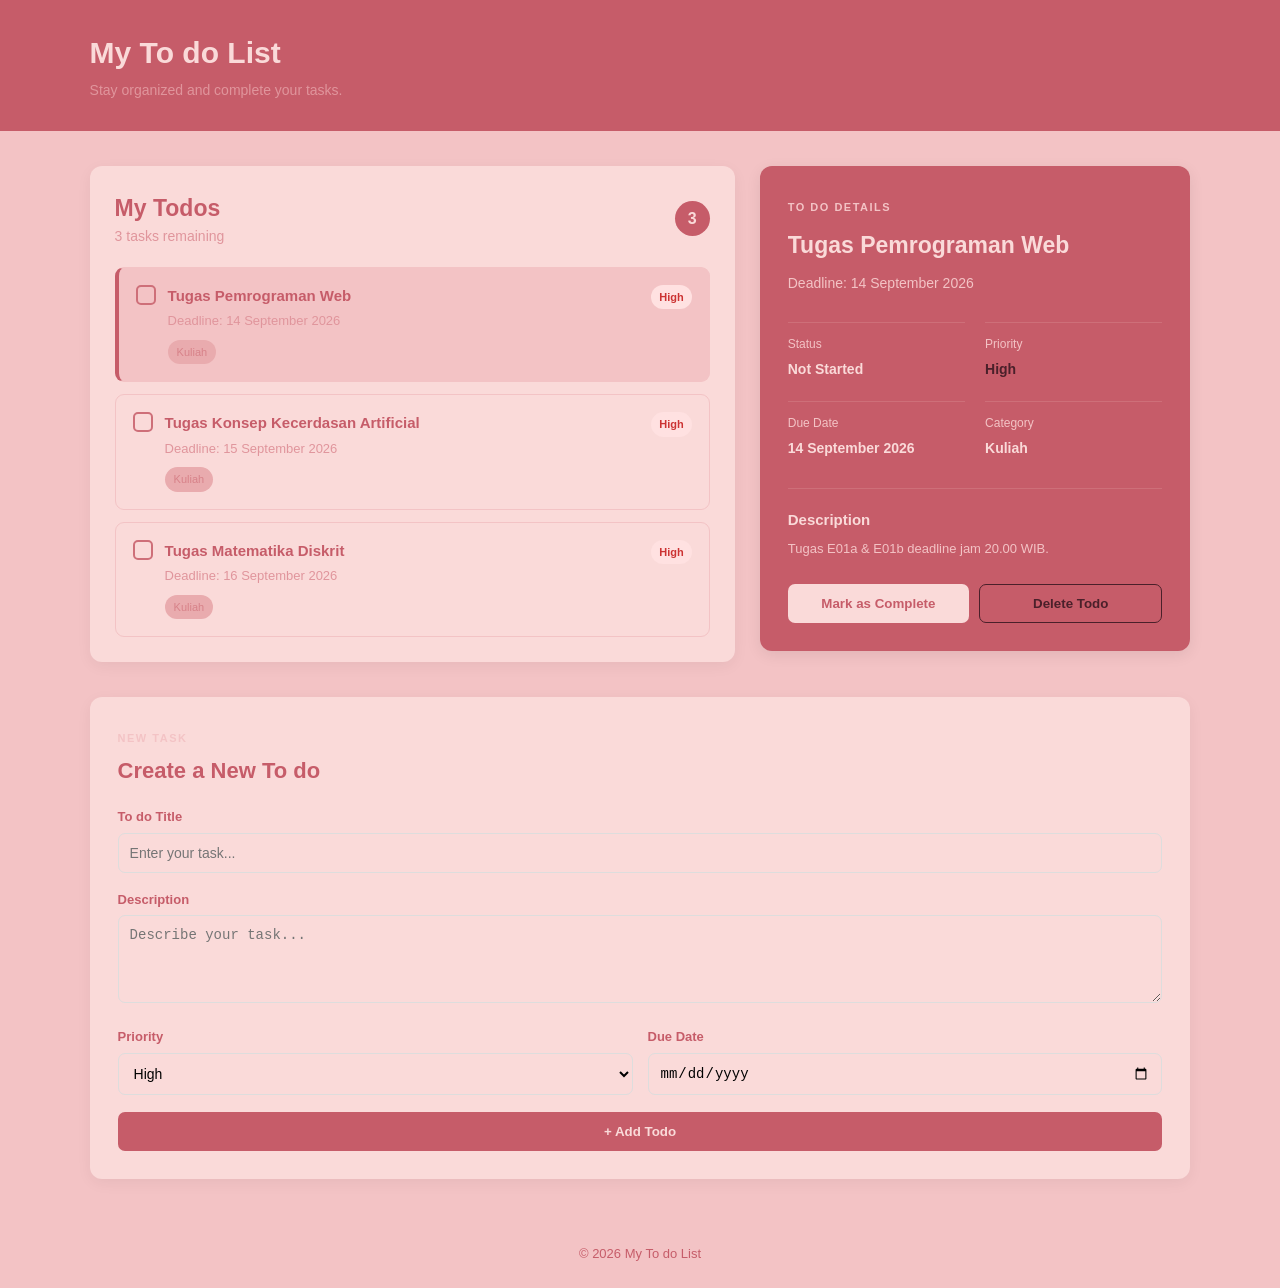
==== index.html @ 072dbfb6 "Add files via upload" ====
<!DOCTYPE html>
<html lang="en">

<head>
    <meta charset="UTF-8">
    <meta name="viewport" content="width=device-width, initial-scale=1.0">

    <title>My To do List</title>

    <link rel="stylesheet" href="style.css">
</head>

<body>

    <header class="header">
        <div class="header-content">
            <h1>My To do List</h1>
            <p>Stay organized and complete your tasks.</p>
        </div>
    </header>

    <main class="container">

        <section class="todo-panel">

            <div class="panel-header">
                <div>
                    <h2>My Todos</h2>
                    <p>3 tasks remaining</p>
                </div>

                <span class="todo-count">3</span>
            </div>

            <div class="todo-list">

                <article class="todo-item active">

                    <div class="checkbox"></div>

                    <div class="todo-content">
                        <h3>Tugas Pemrograman Web</h3>

                        <p>
                            Deadline: 14 September 2026
                        </p>

                        <span class="tag">Kuliah</span>
                    </div>

                    <span class="priority high">
                        High
                    </span>

                </article>

                <article class="todo-item">

                    <div class="checkbox"></div>

                    <div class="todo-content">
                        <h3>
                            Tugas Konsep Kecerdasan Artificial
                        </h3>

                        <p>
                            Deadline: 15 September 2026
                        </p>

                        <span class="tag">Kuliah</span>
                    </div>

                    <span class="priority high">
                        High
                    </span>

                </article>

                <article class="todo-item">

                    <div class="checkbox"></div>

                    <div class="todo-content">
                        <h3>Tugas Matematika Diskrit</h3>

                        <p>
                            Deadline: 16 September 2026
                        </p>

                        <span class="tag">Kuliah</span>
                    </div>

                    <span class="priority high">
                        High
                    </span>

                </article>

            </div>

        </section>

        <aside class="detail-panel">

            <div class="detail-header">

                <span class="label">
                    TO DO DETAILS
                </span>

                <h2>
                    Tugas Pemrograman Web
                </h2>

                <p>
                    Deadline: 14 September 2026
                </p>

            </div>

            <div class="detail-info">

                <div class="info-item">
                    <span class="info-label">
                        Status
                    </span>

                    <strong>
                        Not Started
                    </strong>
                </div>

                <div class="info-item">
                    <span class="info-label">
                        Priority
                    </span>

                    <strong class="text-high">
                        High
                    </strong>
                </div>


                <div class="info-item">
                    <span class="info-label">
                        Due Date
                    </span>

                    <strong>
                        14 September 2026
                    </strong>
                </div>


                <div class="info-item">
                    <span class="info-label">
                        Category
                    </span>

                    <strong>
                        Kuliah
                    </strong>
                </div>

            </div>

            <div class="description">

                <h3>
                    Description
                </h3>

                <p>
                    Tugas E01a & E01b deadline jam 20.00 WIB.
                </p>

            </div>

            <div class="actions">

                <button class="btn complete-btn">
                    Mark as Complete
                </button>

                <button class="btn delete-btn">
                    Delete Todo
                </button>

            </div>

        </aside>

    </main>

    <section class="new-todo-section">

        <form class="todo-form">

            <div class="form-heading">

                <span class="label">
                    NEW TASK
                </span>

                <h2>
                    Create a New To do
                </h2>

            </div>

            <div class="form-group">

                <label for="title">
                    To do Title
                </label>

                <input
                    type="text"
                    id="title"
                    name="title"
                    placeholder="Enter your task..."
                >

            </div>

            <div class="form-group">

                <label for="description">
                    Description
                </label>

                <textarea
                    id="description"
                    name="description"
                    rows="4"
                    placeholder="Describe your task..."
                ></textarea>

            </div>

            <div class="form-row">

                <div class="form-group">

                    <label for="priority">
                        Priority
                    </label>

                    <select
                        id="priority"
                        name="priority"
                    >
                        <option value="high">
                            High
                        </option>

                        <option value="medium">
                            Medium
                        </option>

                        <option value="low">
                            Low
                        </option>

                    </select>

                </div>


                <div class="form-group">

                    <label for="date">
                        Due Date
                    </label>

                    <input
                        type="date"
                        id="date"
                        name="date"
                    >

                </div>

            </div>

            <button
                type="submit"
                class="add-btn"
            >
                + Add Todo
            </button>

        </form>

    </section>

    <footer class="footer">

        <p>
            © 2026 My To do List
        </p>

    </footer>

</body>

</html>
---- style.css ----
* {
    margin: 0;
    padding: 0;
    box-sizing: border-box;
}

body {
    font-family: Arial, Helvetica, sans-serif;
    background-color: #f3C3c5;
    color: #C65C69;
    line-height: 1.5;
}

.header {
    background-color: #C65C69;
    color: #fADAD9;
    padding: 30px 7%;
}

.header-content {
    max-width: 1200px;
    margin: auto;
}

.header h1 {
    font-size: 30px;
    margin-bottom: 5px;
}

.header p {
    color: #E0959C;
    font-size: 14px;
}

.container {
    width: 86%;
    max-width: 1200px;

    margin: 35px auto;

    display: flex;
    flex-direction: row;

    gap: 25px;

    align-items: flex-start;
}

.todo-panel {
    width: 60%;

    background-color: #fADAD9;

    padding: 25px;

    border-radius: 12px;

    box-shadow: 0 4px 15px rgba(0, 0, 0, 0.05);
}

.panel-header {
    display: flex;

    justify-content: space-between;
    align-items: center;

    margin-bottom: 20px;
}

.panel-header h2 {
    font-size: 23px;
}

.panel-header p {
    color: #E0959C;
    font-size: 14px;
}

.todo-count {
    width: 35px;
    height: 35px;

    background-color: #C65C69;
    color: #fADAD9;

    border-radius: 50%;

    display: flex;
    justify-content: center;
    align-items: center;

    font-weight: bold;
}

.todo-list {
    display: flex;

    flex-direction: column;

    gap: 12px;
}

.todo-item {
    display: flex;

    align-items: flex-start;

    gap: 12px;

    padding: 17px;

    border: 1px solid #f3C3c5;

    border-radius: 9px;

    background-color: #fADAD9;
}

.todo-item.active {
    border-left: 4px solid #C65C69;

    background-color: #f3C3c5;
}

.checkbox {
    width: 20px;
    height: 20px;

    border: 2px solid #CE6F79;

    border-radius: 5px;

    flex-shrink: 0;
}


.todo-content {
    flex: 1;
}

.todo-content h3 {
    font-size: 15px;

    margin-bottom: 4px;
}

.todo-content p {
    color: #E0959C;

    font-size: 13px;

    margin-bottom: 8px;
}

.tag {
    display: inline-block;

    background-color: #E9ABAE;

    color: #D78289;

    padding: 4px 9px;

    border-radius: 20px;

    font-size: 11px;
}

.priority {
    font-size: 11px;

    padding: 4px 8px;

    border-radius: 15px;

    font-weight: bold;
}

.priority.high {
    background-color: #ffe1e1;

    color: #c33;
}

.priority.medium {
    background-color: #fff0c9;

    color: #a36b00;
}

.priority.low {
    background-color: #ddf5e5;

    color: #287443;
}

.detail-panel {
    width: 40%;

    background-color: #C65C69;

    color: #fADAD9;

    padding: 28px;

    border-radius: 12px;

    box-shadow: 0 4px 15px rgba(0, 0, 0, 0.08);
}

.label {
    display: inline-block;

    font-size: 11px;

    letter-spacing: 1.5px;

    color: #f3C3c5;

    font-weight: bold;
}

.detail-header h2 {
    font-size: 23px;

    margin: 10px 0;
}

.detail-header p {
    color: #f3C3c5;

    font-size: 14px;
}

.detail-info {
    display: grid;

    grid-template-columns: 1fr 1fr;

    gap: 20px;

    margin: 28px 0;
}

.info-item {
    border-top: 1px solid #CE6F79;

    padding-top: 12px;
}

.info-label {
    display: block;

    color: #F3C3c5;

    font-size: 12px;

    margin-bottom: 4px;
}

.info-item strong {
    font-size: 14px;
}

.text-high {
    color: #4A202A;
}

.description {
    border-top: 1px solid #CE6F79;

    padding-top: 20px;
}

.description h3 {
    font-size: 15px;

    margin-bottom: 8px;
}

.description p {
    color: #F3C3c5;

    font-size: 13px;
}

.actions {
    display: flex;

    gap: 10px;

    margin-top: 25px;
}

.btn {
    flex: 1;

    padding: 11px;

    border-radius: 7px;

    cursor: pointer;

    font-weight: bold;
}

.complete-btn {
    border: none;

    background-color: #fADAD9;

    color: #C65C69;
}

.delete-btn {
    background-color: transparent;

    color: #4A202A;

    border: 1px solid #4A202A;
}


.new-todo-section {
    width: 86%;
    max-width: 1200px;
    margin: 0 auto 40px;
}

.todo-form {
    background-color: #fADAD9;

    padding: 28px;

    border-radius: 12px;

    box-shadow: 0 4px 15px rgba(0, 0, 0, 0.05);
}


.form-heading {
    margin-bottom: 20px;
}

.form-heading h2 {
    margin-top: 5px;

    font-size: 22px;
}

.form-group {
    margin-bottom: 17px;
}

.form-group label {
    display: block;

    font-size: 13px;

    font-weight: bold;

    margin-bottom: 6px;
}

.form-group input,
.form-group textarea,
.form-group select {
    width: 100%;

    padding: 11px;

    border: 1px solid #dddddd;

    border-radius: 7px;

    font-size: 14px;

    background-color: #fADAD9;
}

.form-group textarea {
    resize: vertical;
}

.form-row {
    display: flex;

    gap: 15px;
}

.form-row .form-group {
    flex: 1;
}

.add-btn {
    width: 100%;

    padding: 12px;

    border: none;

    border-radius: 7px;

    background-color: #c65c69;

    color: #fADAD9;

    font-weight: bold;

    cursor: pointer;
}

.footer {
    text-align: center;

    padding: 25px;

    color: #c65c69;

    font-size: 13px;
}


@media (max-width: 850px) {

    .container {
        flex-direction: column;
    }

    .todo-panel,
    .detail-panel {
        width: 100%;
    }

}

@media (max-width: 600px) {

    .header {
        padding: 25px 5%;
    }

    .header h1 {
        font-size: 25px;
    }

    .container {
        width: 90%;

        margin: 25px auto;
    }

    .todo-panel,
    .detail-panel {
        padding: 20px;
    }

    .todo-item {
        flex-wrap: wrap;
    }

    .priority {
        margin-left: 32px;
    }

    .detail-info {
        grid-template-columns: 1fr;
    }

    .actions {
        flex-direction: column;
    }

    .form-row {
        flex-direction: column;

        gap: 0;
    }

    .new-todo-section {
        width: 90%;
    }

    .todo-form {
        padding: 20px;
    }

}
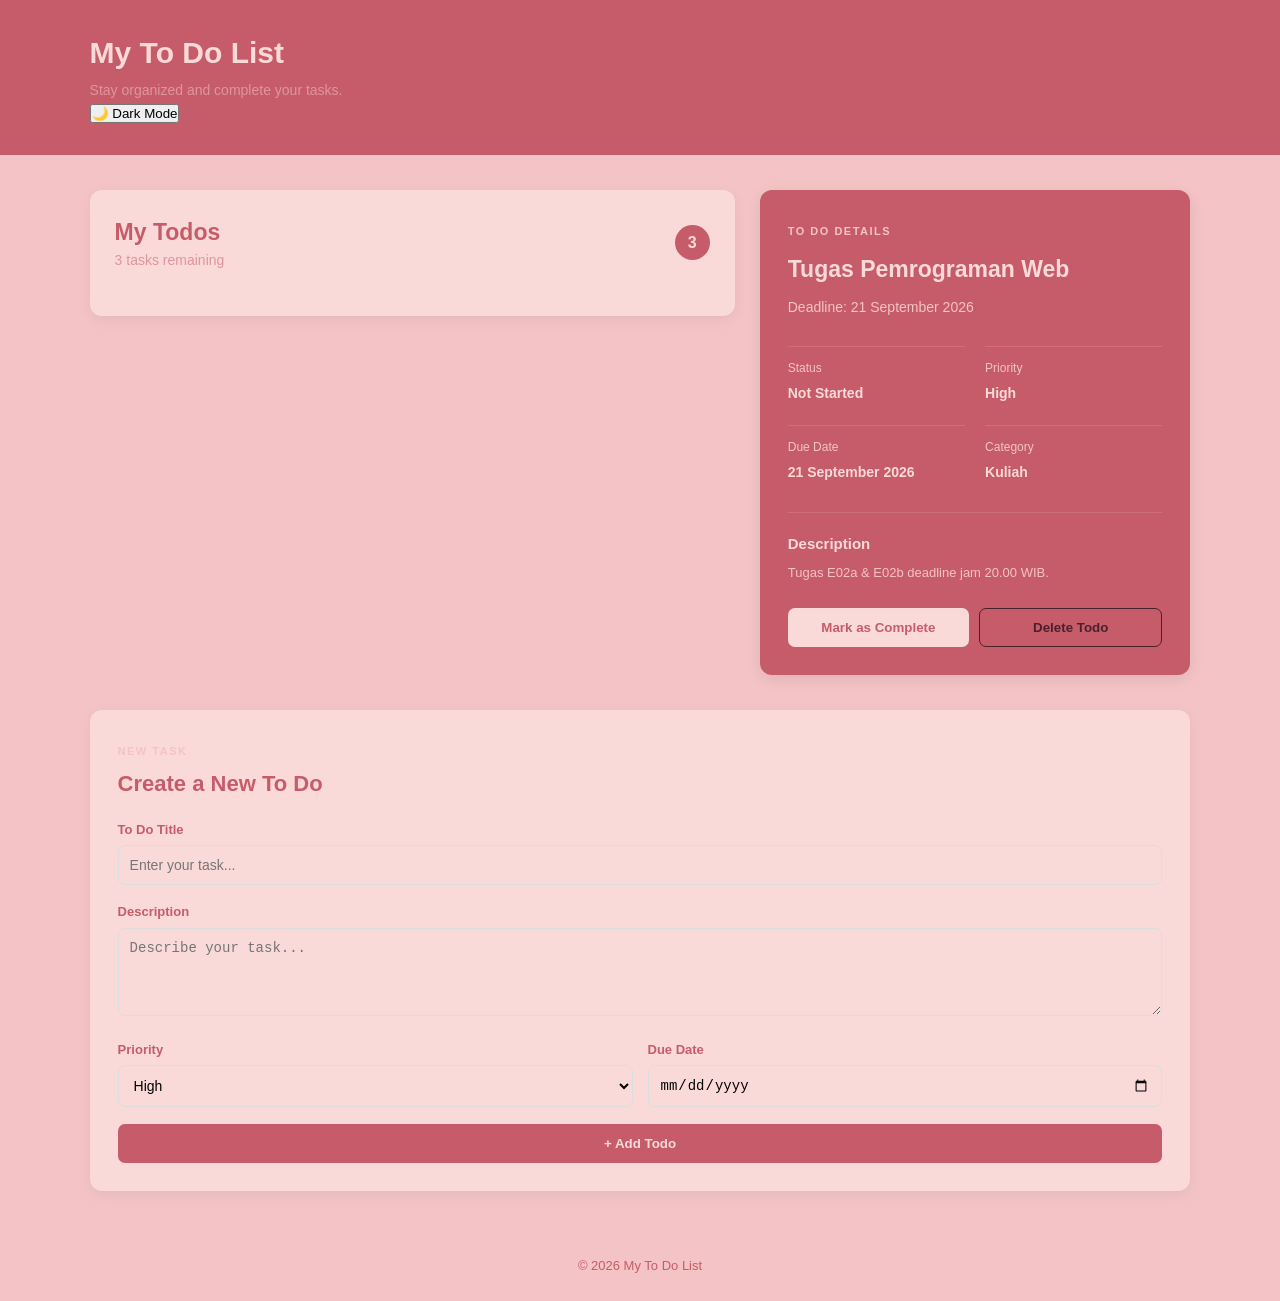
==== commit 4c3ff086: "Refactor index.html and add dark mode feature Updated the HTML structure and added dark mode button." ====
--- a/index.html
+++ b/index.html
@@ -4,138 +4,67 @@
 <head>
     <meta charset="UTF-8">
     <meta name="viewport" content="width=device-width, initial-scale=1.0">
-
-    <title>My To do List</title>
-
+    <title>My To Do List</title>
     <link rel="stylesheet" href="style.css">
 </head>
 
 <body>
-
     <header class="header">
         <div class="header-content">
-            <h1>My To do List</h1>
-            <p>Stay organized and complete your tasks.</p>
+            <div>
+                <h1>My To Do List</h1>
+                <p>Stay organized and complete your tasks.</p>
+            </div>
+            <button id="theme-btn" class="theme-btn">
+                🌙 Dark Mode
+            </button>
         </div>
     </header>
 
     <main class="container">
-
         <section class="todo-panel">
-
             <div class="panel-header">
                 <div>
                     <h2>My Todos</h2>
-                    <p>3 tasks remaining</p>
-                </div>
-
-                <span class="todo-count">3</span>
-            </div>
-
-            <div class="todo-list">
-
-                <article class="todo-item active">
-
-                    <div class="checkbox"></div>
-
-                    <div class="todo-content">
-                        <h3>Tugas Pemrograman Web</h3>
-
-                        <p>
-                            Deadline: 14 September 2026
-                        </p>
-
-                        <span class="tag">Kuliah</span>
-                    </div>
-
-                    <span class="priority high">
-                        High
-                    </span>
-
-                </article>
-
-                <article class="todo-item">
-
-                    <div class="checkbox"></div>
-
-                    <div class="todo-content">
-                        <h3>
-                            Tugas Konsep Kecerdasan Artificial
-                        </h3>
-
-                        <p>
-                            Deadline: 15 September 2026
-                        </p>
-
-                        <span class="tag">Kuliah</span>
-                    </div>
-
-                    <span class="priority high">
-                        High
-                    </span>
-
-                </article>
-
-                <article class="todo-item">
-
-                    <div class="checkbox"></div>
-
-                    <div class="todo-content">
-                        <h3>Tugas Matematika Diskrit</h3>
-
-                        <p>
-                            Deadline: 16 September 2026
-                        </p>
-
-                        <span class="tag">Kuliah</span>
-                    </div>
-
-                    <span class="priority high">
-                        High
-                    </span>
-
-                </article>
-
-            </div>
-
+                    <p id="task-info">3 tasks remaining</p>
+                </div>
+                <span id="todo-count" class="todo-count">
+                    3
+                </span>
+            </div>
+            <div id="todo-list" class="todo-list"></div>
         </section>
 
         <aside class="detail-panel">
-
             <div class="detail-header">
-
                 <span class="label">
                     TO DO DETAILS
                 </span>
-
-                <h2>
+                <h2 id="detail-title">
                     Tugas Pemrograman Web
                 </h2>
-
-                <p>
-                    Deadline: 14 September 2026
+                <p id="detail-date">
+                    Deadline: 21 September 2026
                 </p>
-
-            </div>
+            </div>
+
 
             <div class="detail-info">
-
                 <div class="info-item">
                     <span class="info-label">
                         Status
                     </span>
-
-                    <strong>
+                    <strong id="detail-status">
                         Not Started
                     </strong>
                 </div>
 
+
                 <div class="info-item">
                     <span class="info-label">
                         Priority
                     </span>
-
-                    <strong class="text-high">
+                    <strong id="detail-priority">
                         High
                     </strong>
                 </div>
@@ -145,9 +74,8 @@
                     <span class="info-label">
                         Due Date
                     </span>
-
-                    <strong>
-                        14 September 2026
+                    <strong id="detail-due">
+                        21 September 2026
                     </strong>
                 </div>
 
@@ -156,96 +84,78 @@
                     <span class="info-label">
                         Category
                     </span>
-
                     <strong>
                         Kuliah
                     </strong>
                 </div>
-
-            </div>
-
+            </div>
             <div class="description">
-
                 <h3>
                     Description
                 </h3>
-
-                <p>
-                    Tugas E01a & E01b deadline jam 20.00 WIB.
+                <p id="detail-description">
+                    Tugas E02a & E02b deadline jam 20.00 WIB.
                 </p>
-
-            </div>
+            </div>
+
 
             <div class="actions">
-
-                <button class="btn complete-btn">
+                <button
+                    id="complete-btn"
+                    class="btn complete-btn">
                     Mark as Complete
                 </button>
-
-                <button class="btn delete-btn">
+                <button
+                    id="delete-btn"
+                    class="btn delete-btn">
                     Delete Todo
                 </button>
-
-            </div>
-
+            </div>
         </aside>
-
     </main>
 
     <section class="new-todo-section">
-
-        <form class="todo-form">
-
+        <form id="todo-form" class="todo-form">
             <div class="form-heading">
-
                 <span class="label">
                     NEW TASK
                 </span>
-
                 <h2>
-                    Create a New To do
+                    Create a New To Do
                 </h2>
-
-            </div>
+            </div>
+
 
             <div class="form-group">
-
                 <label for="title">
-                    To do Title
+                    To Do Title
                 </label>
-
                 <input
                     type="text"
                     id="title"
                     name="title"
                     placeholder="Enter your task..."
+                    required
                 >
-
-            </div>
+            </div>
+
 
             <div class="form-group">
-
                 <label for="description">
                     Description
                 </label>
-
                 <textarea
                     id="description"
                     name="description"
                     rows="4"
                     placeholder="Describe your task..."
                 ></textarea>
-
-            </div>
-
+            </div>
             <div class="form-row">
-
                 <div class="form-group">
-
                     <label for="priority">
                         Priority
                     </label>
-
                     <select
                         id="priority"
                         name="priority"
@@ -253,35 +163,28 @@
                         <option value="high">
                             High
                         </option>
-
                         <option value="medium">
                             Medium
                         </option>
-
                         <option value="low">
                             Low
                         </option>
-
                     </select>
-
                 </div>
 
 
                 <div class="form-group">
-
                     <label for="date">
                         Due Date
                     </label>
-
                     <input
                         type="date"
                         id="date"
                         name="date"
                     >
-
-                </div>
-
-            </div>
+                </div>
+            </div>
+
 
             <button
                 type="submit"
@@ -289,20 +192,16 @@
             >
                 + Add Todo
             </button>
-
         </form>
-
     </section>
 
+
     <footer class="footer">
-
         <p>
-            © 2026 My To do List
+            © 2026 My To Do List
         </p>
-
     </footer>
-
+    
+    <script src="script.js"></script>
 </body>
-
 </html>
-
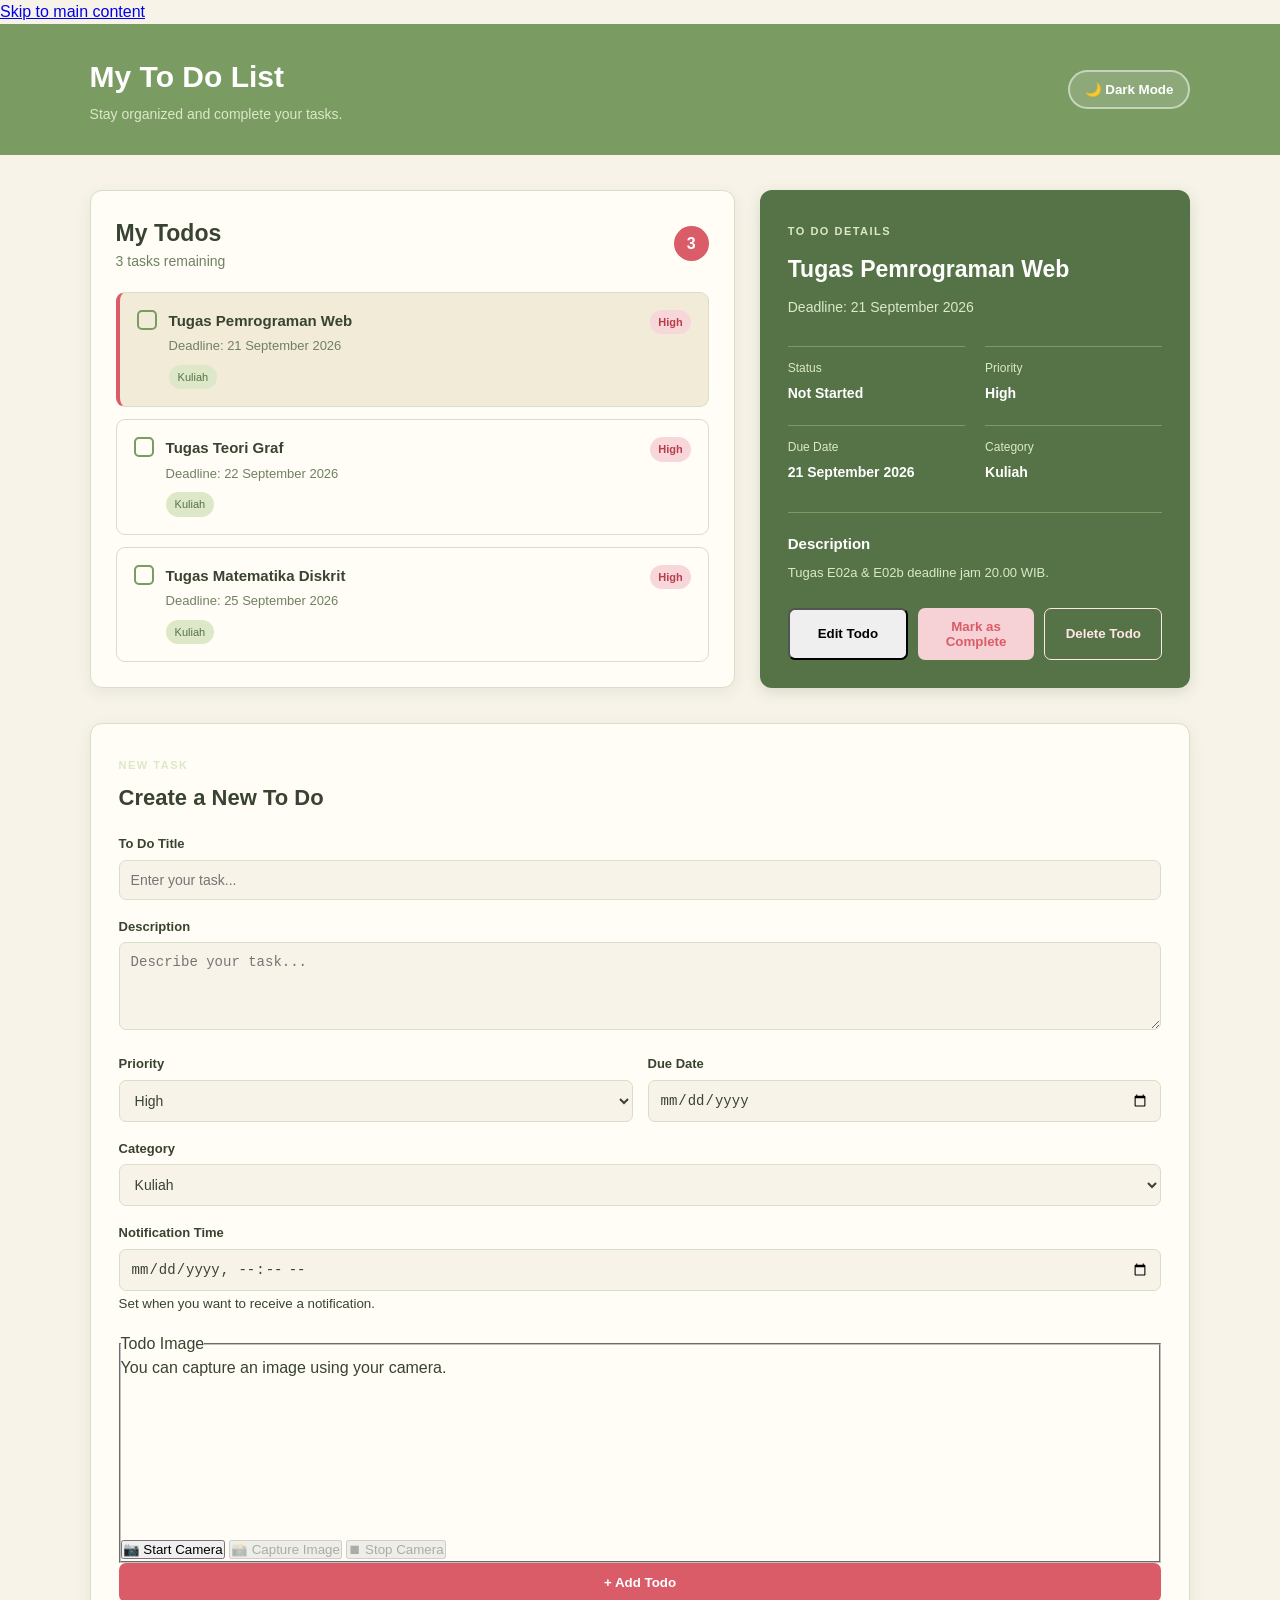
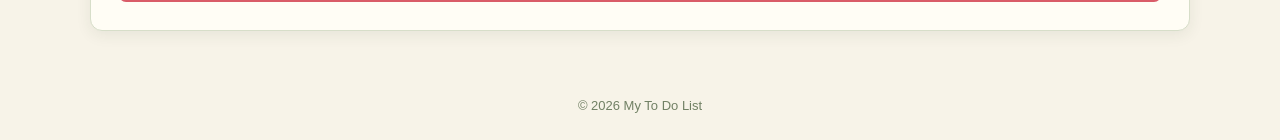
==== commit a9a85ae1: "Refactor index.html for accessibility and features Updated HTML structure and accessibility features" ====
--- a/index.html
+++ b/index.html
@@ -9,199 +9,494 @@
 </head>
 
 <body>
+    <a href="#main-content" class="skip-link">
+        Skip to main content
+    </a>
     <header class="header">
         <div class="header-content">
+
             <div>
                 <h1>My To Do List</h1>
                 <p>Stay organized and complete your tasks.</p>
             </div>
-            <button id="theme-btn" class="theme-btn">
+
+            <button
+                id="theme-btn"
+                class="theme-btn"
+                type="button"
+                aria-label="Switch to dark mode"
+            >
                 🌙 Dark Mode
             </button>
+
         </div>
     </header>
 
-    <main class="container">
-        <section class="todo-panel">
-            <div class="panel-header">
-                <div>
-                    <h2>My Todos</h2>
-                    <p id="task-info">3 tasks remaining</p>
-                </div>
-                <span id="todo-count" class="todo-count">
-                    3
-                </span>
-            </div>
-            <div id="todo-list" class="todo-list"></div>
+
+    <main id="main-content">
+
+        <section class="container">
+
+            <section
+                class="todo-panel"
+                aria-labelledby="todo-list-title"
+            >
+
+                <div class="panel-header">
+
+                    <div>
+                        <h2 id="todo-list-title">My Todos</h2>
+
+                        <p
+                            id="task-info"
+                            aria-live="polite"
+                        >
+                            3 tasks remaining
+                        </p>
+                    </div>
+
+                    <span
+                        id="todo-count"
+                        class="todo-count"
+                        aria-label="Number of remaining tasks"
+                    >
+                        3
+                    </span>
+
+                </div>
+
+                <div
+                    id="todo-list"
+                    class="todo-list"
+                    aria-live="polite"
+                ></div>
+
+            </section>
+
+
+            <aside
+                class="detail-panel"
+                aria-labelledby="detail-title"
+            >
+
+                <div class="detail-header">
+
+                    <span class="label">
+                        TO DO DETAILS
+                    </span>
+
+                    <h2 id="detail-title">
+                        Tugas Pemrograman Web
+                    </h2>
+
+                    <p id="detail-date">
+                        Deadline: 5 Oktober 2026
+                    </p>
+
+                </div>
+
+
+                <div class="detail-info">
+
+                    <div class="info-item">
+
+                        <span class="info-label">
+                            Status
+                        </span>
+
+                        <strong id="detail-status">
+                            Not Started
+                        </strong>
+
+                    </div>
+
+
+                    <div class="info-item">
+
+                        <span class="info-label">
+                            Priority
+                        </span>
+
+                        <strong id="detail-priority">
+                            High
+                        </strong>
+
+                    </div>
+
+
+                    <div class="info-item">
+
+                        <span class="info-label">
+                            Due Date
+                        </span>
+
+                        <strong id="detail-due">
+                            5 Oktober 2026
+                        </strong>
+
+                    </div>
+
+
+                    <div class="info-item">
+
+                        <span class="info-label">
+                            Category
+                        </span>
+
+                        <strong id="detail-category">
+                            Kuliah
+                        </strong>
+
+                    </div>
+
+                </div>
+
+
+                <div class="description">
+
+                    <h3>
+                        Description
+                    </h3>
+
+                    <p id="detail-description">
+                        Tugas E03a deadline jam 20.00 WIB.
+                    </p>
+
+                </div>
+
+
+                <div
+                    id="detail-image-container"
+                    class="detail-image-container"
+                    hidden
+                >
+
+                    <span class="info-label">
+                        Captured Image
+                    </span>
+
+                    <img
+                        id="detail-image"
+                        class="detail-image"
+                        src=""
+                        alt="Captured image for this todo"
+                    >
+
+                </div>
+
+
+                <div
+                    id="detail-notification-container"
+                    class="notification-detail"
+                    hidden
+                >
+
+                    <span class="info-label">
+                        Notification
+                    </span>
+
+                    <strong id="detail-notification">
+                        -
+                    </strong>
+
+                </div>
+
+
+                <div class="actions">
+
+                    <button
+                        id="edit-btn"
+                        class="btn edit-btn"
+                        type="button"
+                    >
+                        Edit Todo
+                    </button>
+
+                    <button
+                        id="complete-btn"
+                        class="btn complete-btn"
+                        type="button"
+                    >
+                        Mark as Complete
+                    </button>
+
+                    <button
+                        id="delete-btn"
+                        class="btn delete-btn"
+                        type="button"
+                    >
+                        Delete Todo
+                    </button>
+
+                </div>
+
+            </aside>
+
         </section>
 
-        <aside class="detail-panel">
-            <div class="detail-header">
-                <span class="label">
-                    TO DO DETAILS
-                </span>
-                <h2 id="detail-title">
-                    Tugas Pemrograman Web
-                </h2>
-                <p id="detail-date">
-                    Deadline: 21 September 2026
-                </p>
-            </div>
-
-
-            <div class="detail-info">
-                <div class="info-item">
-                    <span class="info-label">
-                        Status
+
+        <section
+            class="new-todo-section"
+            aria-labelledby="new-task-title"
+        >
+
+            <form
+                id="todo-form"
+                class="todo-form"
+            >
+
+                <div class="form-heading">
+
+                    <span class="label">
+                        NEW TASK
                     </span>
-                    <strong id="detail-status">
-                        Not Started
-                    </strong>
-                </div>
-
-
-                <div class="info-item">
-                    <span class="info-label">
-                        Priority
-                    </span>
-                    <strong id="detail-priority">
-                        High
-                    </strong>
-                </div>
-
-
-                <div class="info-item">
-                    <span class="info-label">
-                        Due Date
-                    </span>
-                    <strong id="detail-due">
-                        21 September 2026
-                    </strong>
-                </div>
-
-
-                <div class="info-item">
-                    <span class="info-label">
+
+                    <h2 id="new-task-title">
+                        Create a New To Do
+                    </h2>
+
+                </div>
+
+
+                <div class="form-group">
+
+                    <label for="title">
+                        To Do Title
+                    </label>
+
+                    <input
+                        type="text"
+                        id="title"
+                        name="title"
+                        placeholder="Enter your task..."
+                        required
+                    >
+
+                </div>
+
+                <div class="form-group">
+
+                    <label for="description">
+                        Description
+                    </label>
+
+                    <textarea
+                        id="description"
+                        name="description"
+                        rows="4"
+                        placeholder="Describe your task..."
+                    ></textarea>
+
+                </div>
+
+                <div class="form-row">
+
+                    <div class="form-group">
+
+                        <label for="priority">
+                            Priority
+                        </label>
+
+                        <select
+                            id="priority"
+                            name="priority"
+                        >
+
+                            <option value="high">
+                                High
+                            </option>
+
+                            <option value="medium">
+                                Medium
+                            </option>
+
+                            <option value="low">
+                                Low
+                            </option>
+
+                        </select>
+
+                    </div>
+
+
+                    <div class="form-group">
+
+                        <label for="date">
+                            Due Date
+                        </label>
+
+                        <input
+                            type="date"
+                            id="date"
+                            name="date"
+                        >
+
+                    </div>
+
+                </div>
+
+                <div class="form-group">
+
+                    <label for="category">
                         Category
-                    </span>
-                    <strong>
-                        Kuliah
-                    </strong>
-                </div>
-            </div>
-            <div class="description">
-                <h3>
-                    Description
-                </h3>
-                <p id="detail-description">
-                    Tugas E02a & E02b deadline jam 20.00 WIB.
-                </p>
-            </div>
-
-
-            <div class="actions">
+                    </label>
+
+                    <select
+                        id="category"
+                        name="category"
+                    >
+
+                        <option value="Kuliah">
+                            Kuliah
+                        </option>
+
+                        <option value="Personal">
+                            Personal
+                        </option>
+
+                        <option value="Organization">
+                            Organization
+                        </option>
+
+                    </select>
+
+                </div>
+
+                <div class="form-group">
+
+                    <label for="notification-time">
+                        Notification Time
+                    </label>
+
+                    <input
+                        type="datetime-local"
+                        id="notification-time"
+                        name="notification-time"
+                    >
+
+                    <small class="form-help">
+                        Set when you want to receive a notification.
+                    </small>
+
+                </div>
+
+                <fieldset class="camera-section">
+
+                    <legend>
+                        Todo Image
+                    </legend>
+
+                    <p class="camera-description">
+                        You can capture an image using your camera.
+                    </p>
+
+
+                    <div class="camera-preview-wrapper">
+
+                        <video
+                            id="camera-preview"
+                            class="camera-preview"
+                            autoplay
+                            playsinline
+                            muted
+                            aria-label="Camera preview"
+                        ></video>
+
+                        <canvas
+                            id="camera-canvas"
+                            hidden
+                        ></canvas>
+
+                    </div>
+
+
+                    <div class="camera-buttons">
+
+                        <button
+                            type="button"
+                            id="start-camera-btn"
+                            class="camera-btn"
+                        >
+                            📷 Start Camera
+                        </button>
+
+                        <button
+                            type="button"
+                            id="capture-btn"
+                            class="camera-btn"
+                            disabled
+                        >
+                            📸 Capture Image
+                        </button>
+
+                        <button
+                            type="button"
+                            id="stop-camera-btn"
+                            class="camera-btn"
+                            disabled
+                        >
+                            ⏹ Stop Camera
+                        </button>
+
+                    </div>
+
+
+                    <div
+                        id="captured-image-wrapper"
+                        class="captured-image-wrapper"
+                        hidden
+                    >
+
+                        <p>
+                            Captured Image:
+                        </p>
+
+                        <img
+                            id="captured-image"
+                            class="captured-image"
+                            src=""
+                            alt="Preview of captured todo image"
+                        >
+
+                        <button
+                            type="button"
+                            id="remove-image-btn"
+                            class="remove-image-btn"
+                        >
+                            Remove Image
+                        </button>
+
+                    </div>
+
+                </fieldset>
+
+
                 <button
-                    id="complete-btn"
-                    class="btn complete-btn">
-                    Mark as Complete
+                    type="submit"
+                    class="add-btn"
+                >
+                    + Add Todo
                 </button>
-                <button
-                    id="delete-btn"
-                    class="btn delete-btn">
-                    Delete Todo
-                </button>
-            </div>
-        </aside>
+
+            </form>
+
+        </section>
+
     </main>
 
-    <section class="new-todo-section">
-        <form id="todo-form" class="todo-form">
-            <div class="form-heading">
-                <span class="label">
-                    NEW TASK
-                </span>
-                <h2>
-                    Create a New To Do
-                </h2>
-            </div>
-
-
-            <div class="form-group">
-                <label for="title">
-                    To Do Title
-                </label>
-                <input
-                    type="text"
-                    id="title"
-                    name="title"
-                    placeholder="Enter your task..."
-                    required
-                >
-            </div>
-
-
-            <div class="form-group">
-                <label for="description">
-                    Description
-                </label>
-                <textarea
-                    id="description"
-                    name="description"
-                    rows="4"
-                    placeholder="Describe your task..."
-                ></textarea>
-            </div>
-            <div class="form-row">
-                <div class="form-group">
-                    <label for="priority">
-                        Priority
-                    </label>
-                    <select
-                        id="priority"
-                        name="priority"
-                    >
-                        <option value="high">
-                            High
-                        </option>
-                        <option value="medium">
-                            Medium
-                        </option>
-                        <option value="low">
-                            Low
-                        </option>
-                    </select>
-                </div>
-
-
-                <div class="form-group">
-                    <label for="date">
-                        Due Date
-                    </label>
-                    <input
-                        type="date"
-                        id="date"
-                        name="date"
-                    >
-                </div>
-            </div>
-
-
-            <button
-                type="submit"
-                class="add-btn"
-            >
-                + Add Todo
-            </button>
-        </form>
-    </section>
-
 
     <footer class="footer">
+
         <p>
             © 2026 My To Do List
         </p>
+
     </footer>
-    
+
+
     <script src="script.js"></script>
+
 </body>
+
 </html>
+
--- a/style.css
+++ b/style.css
@@ -4,41 +4,146 @@
     box-sizing: border-box;
 }
 
+:root {
+    --background: #F7F3E8;
+    --card: #FFFDF5;
+    --card-soft: #F1EBD8;
+    --primary: #7A9B62;
+    --primary-dark: #567347;
+    --primary-light: #DCE8C8;
+    --strawberry: #D95C68;
+    --strawberry-dark: #B84552;
+    --strawberry-light: #F6D1D5;
+    --text: #394331;
+    --text-soft: #718064;
+    --border: #D7DEC9;
+    --high-bg: #F8D7DA;
+    --high-text: #B83D4B;
+    --medium-bg: #F6E5B8;
+    --medium-text: #967126;
+    --low-bg: #D8EBCF;
+    --low-text: #4E7B42;
+}
+
+body.dark-mode {
+    --background: #17251E;
+    --card: #22372B;
+    --card-soft: #2C4435;
+    --primary: #9DBF7C;
+    --primary-dark: #789C5F;
+    --primary-light: #3B543C;
+    --strawberry: #F0808B;
+    --strawberry-dark: #D95C68;
+    --strawberry-light: #56343A;
+    --text: #F4F0DD;
+    --text-soft: #B9C6AE;
+    --border: #425846;
+    --high-bg: #56343A;
+    --high-text: #FF9BA4;
+    --medium-bg: #554B2F;
+    --medium-text: #F1D889;
+    --low-bg: #304B35;
+    --low-text: #A8D58D;
+}
+
 body {
+
     font-family: Arial, Helvetica, sans-serif;
-    background-color: #f3C3c5;
-    color: #C65C69;
+
+    background-color: var(--background);
+
+    color: var(--text);
+
     line-height: 1.5;
-}
+
+    transition:
+        background-color 0.3s,
+        color 0.3s;
+}
+
 
 .header {
-    background-color: #C65C69;
-    color: #fADAD9;
+
+    background-color: var(--primary);
+
+    color: white;
+
     padding: 30px 7%;
-}
+
+    transition: background-color 0.3s;
+}
+
 
 .header-content {
+
     max-width: 1200px;
+
     margin: auto;
-}
+
+    display: flex;
+
+    justify-content: space-between;
+
+    align-items: center;
+
+    gap: 20px;
+}
+
 
 .header h1 {
+
     font-size: 30px;
+
     margin-bottom: 5px;
 }
 
+
 .header p {
-    color: #E0959C;
+
+    color: var(--primary-light);
+
     font-size: 14px;
 }
 
+
+.theme-btn {
+
+    border: 2px solid rgba(255, 255, 255, 0.5);
+
+    background-color: rgba(255, 255, 255, 0.15);
+
+    color: white;
+
+    padding: 10px 15px;
+
+    border-radius: 20px;
+
+    cursor: pointer;
+
+    font-weight: bold;
+
+    transition: 0.3s;
+}
+
+
+.theme-btn:hover {
+
+    background-color: white;
+
+    color: var(--primary-dark);
+}
+
+
 .container {
+
     width: 86%;
+
     max-width: 1200px;
 
     margin: 35px auto;
 
     display: flex;
+
     flex-direction: row;
 
     gap: 25px;
@@ -46,53 +151,77 @@
     align-items: flex-start;
 }
 
+
 .todo-panel {
+
     width: 60%;
 
-    background-color: #fADAD9;
+    background-color: var(--card);
 
     padding: 25px;
 
     border-radius: 12px;
 
-    box-shadow: 0 4px 15px rgba(0, 0, 0, 0.05);
-}
+    border: 1px solid var(--border);
+
+    box-shadow: 0 4px 15px rgba(40, 70, 40, 0.08);
+
+    transition:
+        background-color 0.3s,
+        border-color 0.3s;
+}
+
 
 .panel-header {
+
     display: flex;
 
     justify-content: space-between;
+
     align-items: center;
 
     margin-bottom: 20px;
 }
 
+
 .panel-header h2 {
+
     font-size: 23px;
 }
 
+
 .panel-header p {
-    color: #E0959C;
+
+    color: var(--text-soft);
+
     font-size: 14px;
 }
 
+
 .todo-count {
+
     width: 35px;
+
     height: 35px;
 
-    background-color: #C65C69;
-    color: #fADAD9;
+    background-color: var(--strawberry);
+
+    color: white;
 
     border-radius: 50%;
 
     display: flex;
+
     justify-content: center;
+
     align-items: center;
 
     font-weight: bold;
 }
 
+
 .todo-list {
+
     display: flex;
 
     flex-direction: column;
@@ -100,7 +229,9 @@
     gap: 12px;
 }
 
+
 .todo-item {
+
     display: flex;
 
     align-items: flex-start;
@@ -109,55 +240,126 @@
 
     padding: 17px;
 
-    border: 1px solid #f3C3c5;
+    border: 1px solid var(--border);
 
     border-radius: 9px;
 
-    background-color: #fADAD9;
-}
+    background-color: var(--card);
+
+    cursor: pointer;
+
+    transition:
+        background-color 0.2s,
+        border-color 0.2s,
+        transform 0.2s;
+}
+
+
+.todo-item:hover {
+
+    transform: translateY(-2px);
+
+    border-color: var(--primary);
+}
+
 
 .todo-item.active {
-    border-left: 4px solid #C65C69;
-
-    background-color: #f3C3c5;
-}
+
+    border-left: 4px solid var(--strawberry);
+
+    background-color: var(--card-soft);
+}
+
 
 .checkbox {
+
     width: 20px;
+
     height: 20px;
 
-    border: 2px solid #CE6F79;
+    border: 2px solid var(--primary);
 
     border-radius: 5px;
 
     flex-shrink: 0;
+
+    cursor: pointer;
+
+    position: relative;
+}
+
+
+.checkbox.checked {
+
+    background-color: var(--primary);
+
+    border-color: var(--primary);
+}
+
+
+.checkbox.checked::after {
+
+    content: "✓";
+
+    position: absolute;
+
+    color: white;
+
+    font-size: 14px;
+
+    font-weight: bold;
+
+    left: 3px;
+
+    top: -2px;
 }
 
 
 .todo-content {
+
     flex: 1;
 }
 
+
 .todo-content h3 {
+
     font-size: 15px;
 
     margin-bottom: 4px;
 }
 
+
 .todo-content p {
-    color: #E0959C;
+
+    color: var(--text-soft);
 
     font-size: 13px;
 
     margin-bottom: 8px;
 }
 
+
+.todo-item.completed .todo-content h3 {
+
+    text-decoration: line-through;
+
+    opacity: 0.6;
+}
+
+
+.todo-item.completed .todo-content p {
+
+    opacity: 0.6;
+}
+
+
 .tag {
+
     display: inline-block;
 
-    background-color: #E9ABAE;
-
-    color: #D78289;
+    background-color: var(--primary-light);
+
+    color: var(--primary-dark);
 
     padding: 4px 9px;
 
@@ -166,7 +368,9 @@
     font-size: 11px;
 }
 
+
 .priority {
+
     font-size: 11px;
 
     padding: 4px 8px;
@@ -176,63 +380,81 @@
     font-weight: bold;
 }
 
+
 .priority.high {
-    background-color: #ffe1e1;
-
-    color: #c33;
-}
+
+    background-color: var(--high-bg);
+
+    color: var(--high-text);
+}
+
 
 .priority.medium {
-    background-color: #fff0c9;
-
-    color: #a36b00;
-}
+
+    background-color: var(--medium-bg);
+
+    color: var(--medium-text);
+}
+
 
 .priority.low {
-    background-color: #ddf5e5;
-
-    color: #287443;
-}
+
+    background-color: var(--low-bg);
+
+    color: var(--low-text);
+}
+
 
 .detail-panel {
+
     width: 40%;
 
-    background-color: #C65C69;
-
-    color: #fADAD9;
+    background-color: var(--primary-dark);
+
+    color: white;
 
     padding: 28px;
 
     border-radius: 12px;
 
-    box-shadow: 0 4px 15px rgba(0, 0, 0, 0.08);
-}
+    box-shadow: 0 4px 15px rgba(40, 70, 40, 0.15);
+
+    transition: background-color 0.3s;
+}
+
 
 .label {
+
     display: inline-block;
 
     font-size: 11px;
 
     letter-spacing: 1.5px;
 
-    color: #f3C3c5;
+    color: var(--primary-light);
 
     font-weight: bold;
 }
 
+
 .detail-header h2 {
+
     font-size: 23px;
 
     margin: 10px 0;
 }
 
+
 .detail-header p {
-    color: #f3C3c5;
+
+    color: var(--primary-light);
 
     font-size: 14px;
 }
 
+
 .detail-info {
+
     display: grid;
 
     grid-template-columns: 1fr 1fr;
@@ -242,49 +464,65 @@
     margin: 28px 0;
 }
 
+
 .info-item {
-    border-top: 1px solid #CE6F79;
+
+    border-top: 1px solid var(--primary);
 
     padding-top: 12px;
 }
 
+
 .info-label {
+
     display: block;
 
-    color: #F3C3c5;
+    color: var(--primary-light);
 
     font-size: 12px;
 
     margin-bottom: 4px;
 }
 
+
 .info-item strong {
+
     font-size: 14px;
 }
 
+
 .text-high {
-    color: #4A202A;
-}
+
+    color: var(--strawberry-light);
+}
+
 
 .description {
-    border-top: 1px solid #CE6F79;
+
+    border-top: 1px solid var(--primary);
 
     padding-top: 20px;
 }
 
+
 .description h3 {
+
     font-size: 15px;
 
     margin-bottom: 8px;
 }
 
+
 .description p {
-    color: #F3C3c5;
+
+    color: var(--primary-light);
 
     font-size: 13px;
 }
 
+
 .actions {
+
     display: flex;
 
     gap: 10px;
@@ -292,7 +530,9 @@
     margin-top: 25px;
 }
 
+
 .btn {
+
     flex: 1;
 
     padding: 11px;
@@ -302,57 +542,94 @@
     cursor: pointer;
 
     font-weight: bold;
-}
+
+    transition: 0.2s;
+}
+
 
 .complete-btn {
+
     border: none;
 
-    background-color: #fADAD9;
-
-    color: #C65C69;
-}
+    background-color: var(--strawberry-light);
+
+    color: var(--strawberry);
+
+}
+
+
+.complete-btn:hover {
+
+    background-color: white;
+
+    color: var(--strawberry-dark);
+}
+
 
 .delete-btn {
+
     background-color: transparent;
 
-    color: #4A202A;
-
-    border: 1px solid #4A202A;
+    color: #FFE5E7;
+
+    border: 1px solid #FFE5E7;
+}
+
+
+.delete-btn:hover {
+
+    background-color: var(--strawberry);
+
+    border-color: var(--strawberry);
 }
 
 
 .new-todo-section {
+
     width: 86%;
+
     max-width: 1200px;
+
     margin: 0 auto 40px;
 }
 
+
 .todo-form {
-    background-color: #fADAD9;
+
+    background-color: var(--card);
 
     padding: 28px;
 
     border-radius: 12px;
 
-    box-shadow: 0 4px 15px rgba(0, 0, 0, 0.05);
+    border: 1px solid var(--border);
+
+    box-shadow: 0 4px 15px rgba(40, 70, 40, 0.08);
 }
 
 
 .form-heading {
+
     margin-bottom: 20px;
 }
 
+
 .form-heading h2 {
+
     margin-top: 5px;
 
     font-size: 22px;
 }
 
+
 .form-group {
+
     margin-bottom: 17px;
 }
 
+
 .form-group label {
+
     display: block;
 
     font-size: 13px;
@@ -361,38 +638,60 @@
 
     margin-bottom: 6px;
 }
+
 
 .form-group input,
 .form-group textarea,
 .form-group select {
+
     width: 100%;
 
     padding: 11px;
 
-    border: 1px solid #dddddd;
+    border: 1px solid var(--border);
 
     border-radius: 7px;
 
     font-size: 14px;
 
-    background-color: #fADAD9;
-}
+    background-color: var(--background);
+
+    color: var(--text);
+
+    outline: none;
+}
+
+
+.form-group input:focus,
+.form-group textarea:focus,
+.form-group select:focus {
+
+    border-color: var(--primary);
+}
+
 
 .form-group textarea {
+
     resize: vertical;
 }
 
+
 .form-row {
+
     display: flex;
 
     gap: 15px;
 }
 
+
 .form-row .form-group {
+
     flex: 1;
 }
 
+
 .add-btn {
+
     width: 100%;
 
     padding: 12px;
@@ -401,89 +700,147 @@
 
     border-radius: 7px;
 
-    background-color: #c65c69;
-
-    color: #fADAD9;
+    background-color: var(--strawberry);
+
+    color: white;
 
     font-weight: bold;
 
     cursor: pointer;
-}
+
+    transition: 0.2s;
+}
+
+
+.add-btn:hover {
+
+    background-color: var(--strawberry-dark);
+
+    transform: translateY(-1px);
+}
+
 
 .footer {
+
     text-align: center;
 
     padding: 25px;
 
-    color: #c65c69;
+    color: var(--text-soft);
 
     font-size: 13px;
 }
 
+.empty-state {
+
+    text-align: center;
+
+    padding: 40px 20px;
+
+    color: var(--text-soft);
+}
+
 
 @media (max-width: 850px) {
 
     .container {
+
         flex-direction: column;
     }
 
     .todo-panel,
     .detail-panel {
+
         width: 100%;
     }
 
 }
 
+
 @media (max-width: 600px) {
 
     .header {
+
         padding: 25px 5%;
     }
 
+
+    .header-content {
+
+        flex-direction: column;
+
+        align-items: flex-start;
+    }
+
+
     .header h1 {
+
         font-size: 25px;
     }
 
+
+    .theme-btn {
+
+        align-self: stretch;
+    }
+
+
     .container {
+
         width: 90%;
 
         margin: 25px auto;
     }
+
 
     .todo-panel,
     .detail-panel {
+
         padding: 20px;
     }
 
+
     .todo-item {
+
         flex-wrap: wrap;
     }
 
+
     .priority {
+
         margin-left: 32px;
     }
 
+
     .detail-info {
+
         grid-template-columns: 1fr;
     }
 
+
     .actions {
+
         flex-direction: column;
     }
 
+
     .form-row {
+
         flex-direction: column;
 
         gap: 0;
     }
 
+
     .new-todo-section {
+
         width: 90%;
     }
 
+
     .todo-form {
+
         padding: 20px;
     }
 
 }
-
